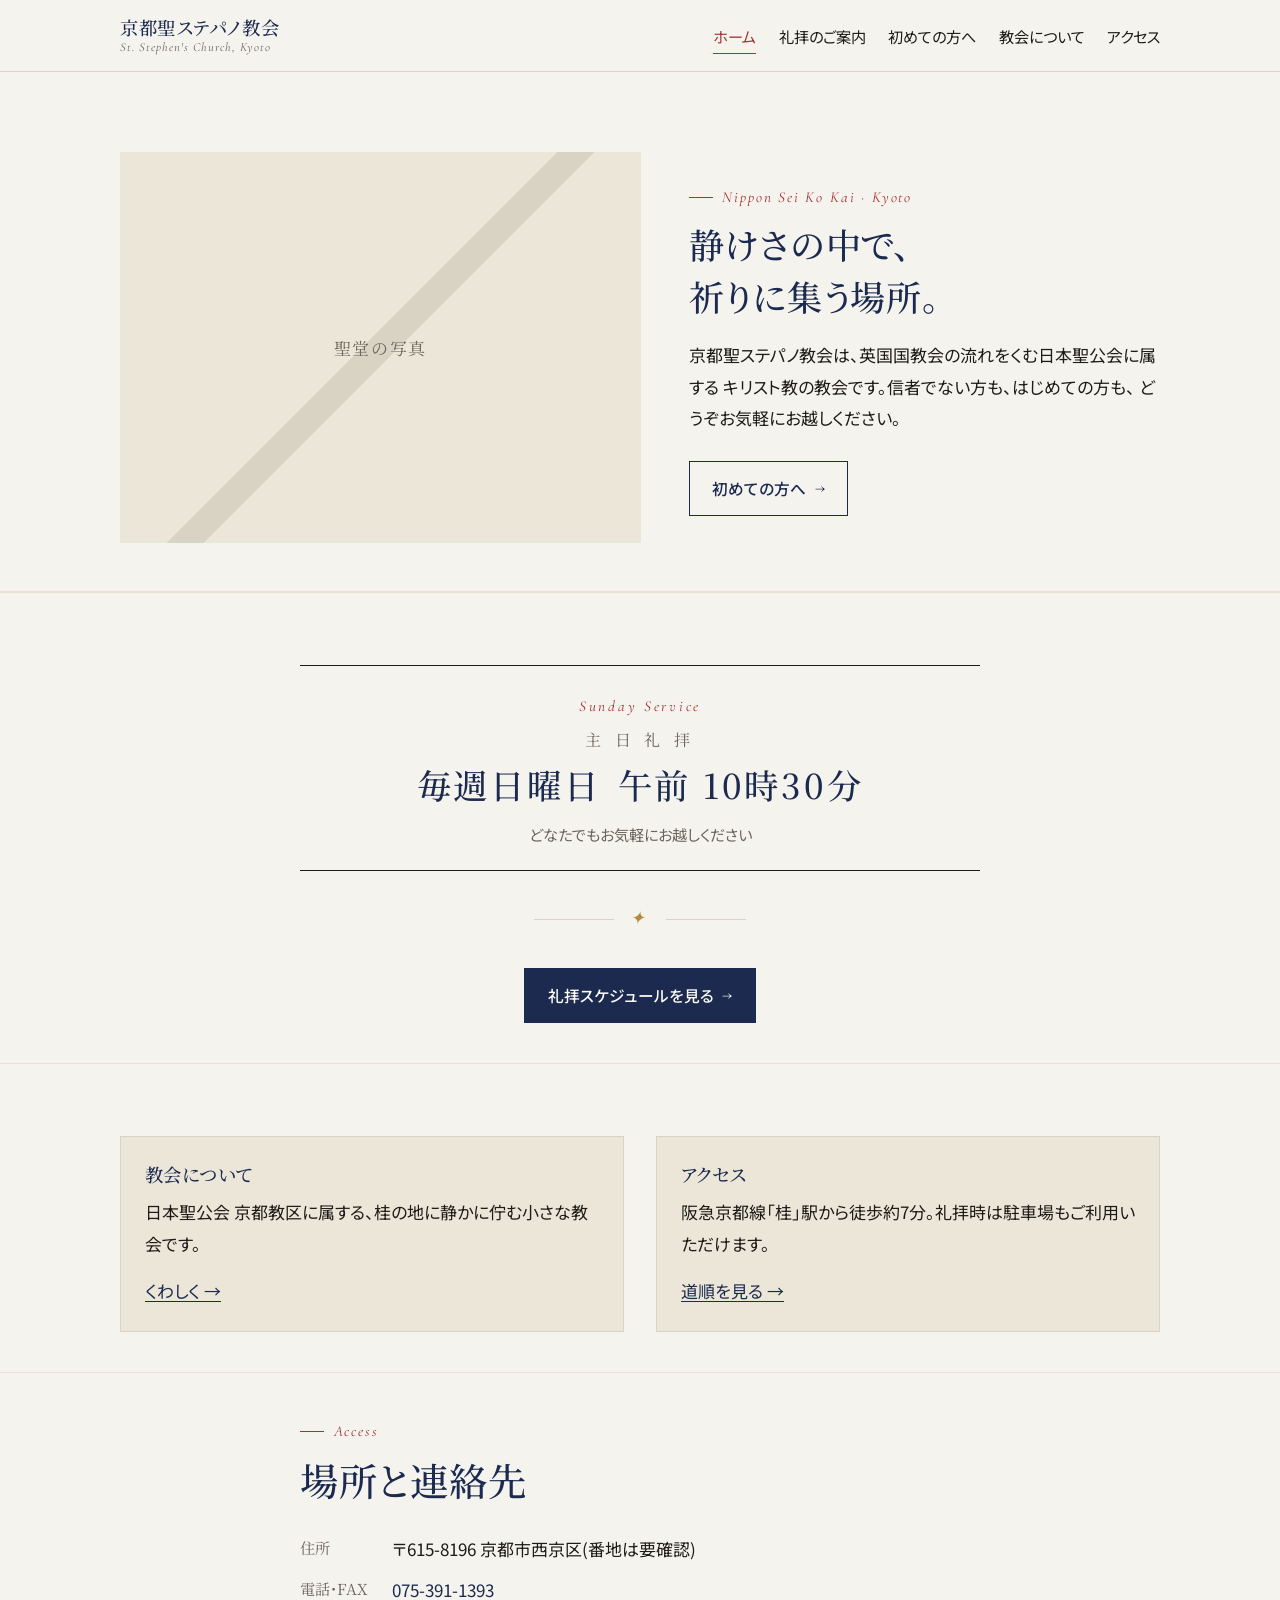
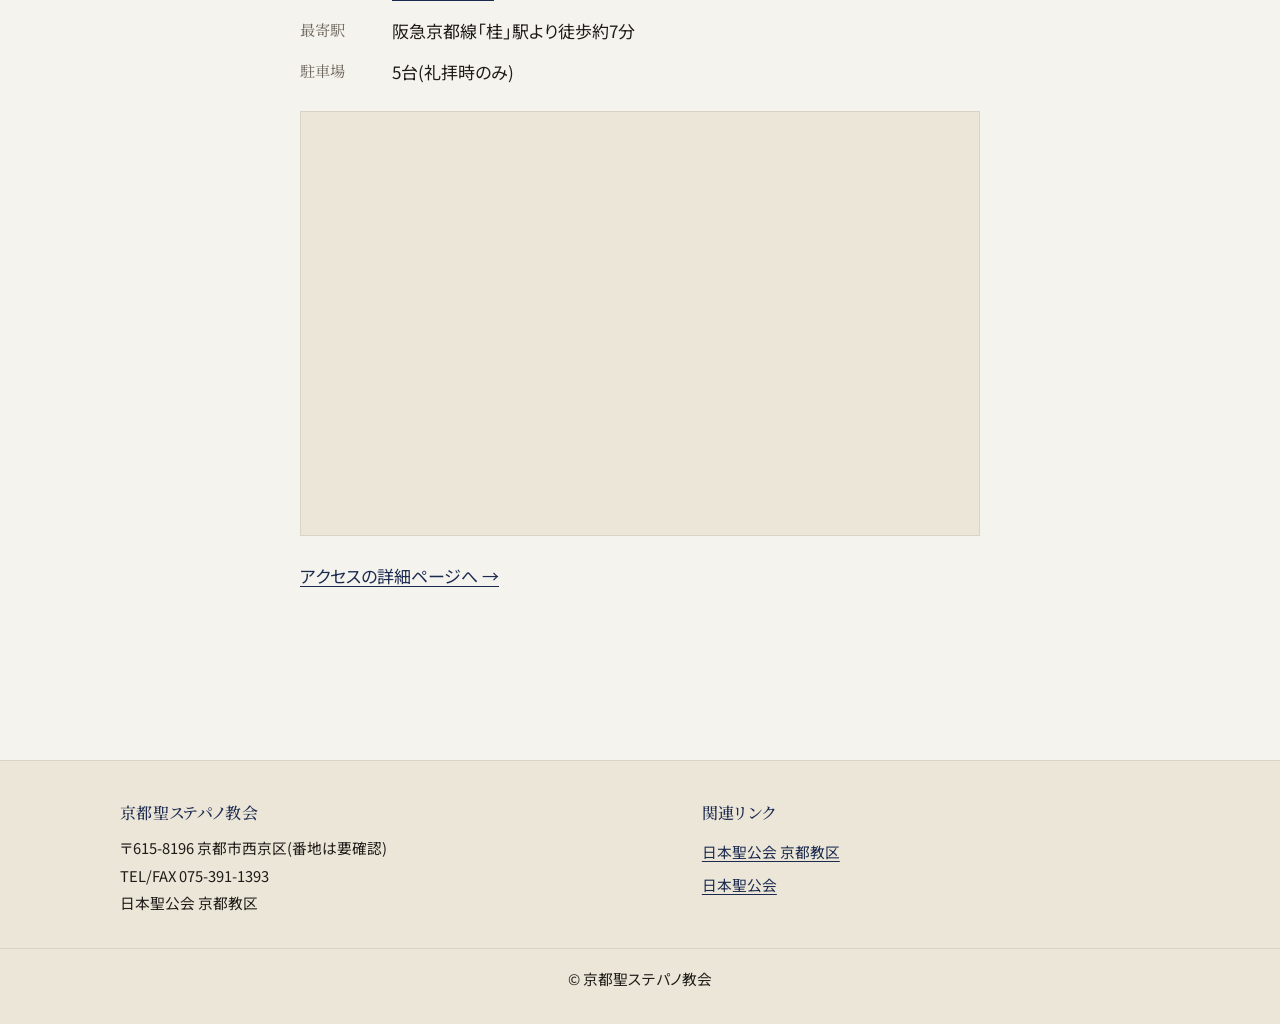
==== index.html @ a4efcae7 "Add files via upload" ====
<!doctype html>
<html lang="ja">
<head>
<meta charset="utf-8">
<meta name="viewport" content="width=device-width, initial-scale=1">
<title>京都聖ステパノ教会</title>
<meta name="description" content="日本聖公会 京都教区 京都聖ステパノ教会のご案内。毎週日曜日 午前10時30分より主日礼拝を行っています。どなたでもお気軽にお越しください。">

<link rel="preconnect" href="https://fonts.googleapis.com">
<link rel="preconnect" href="https://fonts.gstatic.com" crossorigin>
<link href="https://fonts.googleapis.com/css2?family=Cormorant+Garamond:ital,wght@0,400;0,500;1,400;1,500&family=Noto+Sans+JP:wght@400;500&family=Noto+Serif+JP:wght@400;500;600&display=swap" rel="stylesheet">

<link rel="stylesheet" href="css/style.css">
</head>
<body>

<!-- ==================== HEADER (全ページ共通) ==================== -->
<header class="site-header">
  <div class="site-header__inner">
    <a href="index.html" class="site-logo" aria-label="京都聖ステパノ教会 ホーム">
      <span class="site-logo__jp">京都聖ステパノ教会</span>
      <span class="site-logo__en">St. Stephen's Church, Kyoto</span>
    </a>
    <nav class="site-nav" aria-label="サイトナビゲーション">
      <ul>
        <li><a href="index.html" aria-current="page">ホーム</a></li>
        <li><a href="worship.html">礼拝のご案内</a></li>
        <li><a href="welcome.html">初めての方へ</a></li>
        <li><a href="about.html">教会について</a></li>
        <li><a href="access.html">アクセス</a></li>
      </ul>
    </nav>
  </div>
</header>

<main>

  <!-- ==================== HERO ==================== -->
  <section class="hero">
    <div class="container">
      <div class="hero__grid">

        <figure class="hero__figure" aria-hidden="true">
          <!-- 写真差し替え時: 下の <div class="placeholder"> を削除し、
               <img src="img/exterior.jpg" alt="京都聖ステパノ教会 聖堂外観"> を入れてください -->
          <div class="placeholder">聖堂の写真</div>
        </figure>

        <div class="hero__text">
          <span class="eyebrow">Nippon Sei Ko Kai · Kyoto</span>
          <h1 class="hero__title">静けさの中で、<br>祈りに集う場所。</h1>
          <p class="hero__body">
            京都聖ステパノ教会は、英国国教会の流れをくむ日本聖公会に属する
            キリスト教の教会です。信者でない方も、はじめての方も、
            どうぞお気軽にお越しください。
          </p>
          <p>
            <a class="btn btn--ghost" href="welcome.html">初めての方へ</a>
          </p>
        </div>

      </div>
    </div>
  </section>

  <!-- ==================== SERVICE TIME (署名的意匠) ==================== -->
  <section>
    <div class="container narrow">
      <div class="service-time">
        <div class="service-time__kicker">Sunday Service</div>
        <div class="service-time__label">主 日 礼 拝</div>
        <div class="service-time__main">
          <span class="day">毎週日曜日</span><span class="hour">午前 10時30分</span>
        </div>
        <p class="service-time__note">どなたでもお気軽にお越しください</p>
      </div>

      <div class="ornament" aria-hidden="true">
        <span class="ornament__mark">✦</span>
      </div>

      <p class="text-center">
        <a class="btn" href="worship.html">礼拝スケジュールを見る</a>
      </p>
    </div>
  </section>

  <!-- ==================== SUMMARY BLOCKS ==================== -->
  <section>
    <div class="container">
      <div class="summary">

        <div class="summary__item">
          <h3>教会について</h3>
          <p>日本聖公会 京都教区に属する、桂の地に静かに佇む小さな教会です。</p>
          <a href="about.html">くわしく →</a>
        </div>

        <div class="summary__item">
          <h3>アクセス</h3>
          <p>阪急京都線「桂」駅から徒歩約7分。礼拝時は駐車場もご利用いただけます。</p>
          <a href="access.html">道順を見る →</a>
        </div>

      </div>
    </div>
  </section>

  <!-- ==================== ACCESS SUMMARY ==================== -->
  <section>
    <div class="container narrow">
      <span class="eyebrow">Access</span>
      <h2 class="page-title">場所と連絡先</h2>

      <dl class="info-list">
        <dt>住所</dt>
        <dd>〒615-8196 京都市西京区(番地は要確認)</dd>
        <dt>電話・FAX</dt>
        <dd><a href="tel:0753911393">075-391-1393</a></dd>
        <dt>最寄駅</dt>
        <dd>阪急京都線「桂」駅より徒歩約7分</dd>
        <dt>駐車場</dt>
        <dd>5台(礼拝時のみ)</dd>
      </dl>

      <!-- ▼ Google マップ埋め込み(小型) ▼
           Google マップ → 共有 → 地図を埋め込む で取得した iframe の src をここに貼り替えてください -->
      <div class="map" style="aspect-ratio: 16/10;">
        <iframe
          src="about:blank"
          title="京都聖ステパノ教会 地図"
          loading="lazy"
          referrerpolicy="no-referrer-when-downgrade"
          allowfullscreen></iframe>
      </div>

      <p><a href="access.html">アクセスの詳細ページへ →</a></p>
    </div>
  </section>

</main>

<!-- ==================== FOOTER (全ページ共通) ==================== -->
<footer class="site-footer">
  <div class="site-footer__inner">
    <div>
      <h4>京都聖ステパノ教会</h4>
      <p>
        〒615-8196 京都市西京区(番地は要確認)<br>
        TEL/FAX 075-391-1393<br>
        日本聖公会 京都教区
      </p>
    </div>
    <div>
      <h4>関連リンク</h4>
      <ul>
        <li><a href="https://www.nskk.org/kyoto/" target="_blank" rel="noopener">日本聖公会 京都教区</a></li>
        <li><a href="https://www.nskk.org/" target="_blank" rel="noopener">日本聖公会</a></li>
      </ul>
    </div>
  </div>
  <p class="site-footer__copy">© 京都聖ステパノ教会</p>
</footer>

</body>
</html>
---- css/style.css ----
@charset "UTF-8";

/* ========================================================================
   京都聖ステパノ教会 サイト共通スタイル
   ------------------------------------------------------------------------
   - JavaScript を使わない素の HTML/CSS 構成
   - モバイル優先のレスポンシブ
   - 変更は基本的にこの1ファイルのみで完結
   ======================================================================== */

/* -------------------- Design tokens -------------------- */
:root {
  /* Palette */
  --bg:        #F4F3EE;   /* 生成り(和紙) */
  --bg-alt:    #EBE6D8;   /* 少し濃い生成り(セクション地) */
  --ink:       #1E1B18;   /* 墨に近い黒 */
  --ink-mute:  #6D655B;   /* 補助テキスト */
  --indigo:    #1B2A4E;   /* 藍(見出し・リンク) */
  --burgundy:  #A83232;   /* 臙脂(アクセント) */
  --gold:      #B18A45;   /* 古金(小さな装飾のみ) */
  --line:      #D9D3C4;   /* 罫線 */
  --line-soft: #E6E1D3;

  /* Typography */
  --font-serif: "Noto Serif JP", "Hiragino Mincho ProN", "游明朝", serif;
  --font-sans:  "Noto Sans JP",  "Hiragino Sans", "游ゴシック", sans-serif;
  --font-latin: "Cormorant Garamond", "Noto Serif JP", serif;

  /* Layout */
  --page-max:    1080px;
  --content-max: 720px;
  --gutter:      1.25rem;

  /* Motion */
  --ease: cubic-bezier(.2, .7, .2, 1);
}

/* -------------------- Reset -------------------- */
*, *::before, *::after { box-sizing: border-box; }
html { -webkit-text-size-adjust: 100%; }
body,
h1, h2, h3, h4, p, ul, ol, dl, dd, figure { margin: 0; }
ul, ol { padding: 0; list-style: none; }
img, iframe { max-width: 100%; display: block; }
img { height: auto; }
a  { color: var(--indigo); text-decoration: underline; text-underline-offset: .18em; }
a:hover { color: var(--burgundy); }

/* -------------------- Base -------------------- */
html { scroll-behavior: smooth; }
body {
  font-family: var(--font-sans);
  font-size: 17px;
  line-height: 1.85;
  color: var(--ink);
  background: var(--bg);
  font-feature-settings: "palt";
  -webkit-font-smoothing: antialiased;
}

/* Focus */
:focus-visible {
  outline: 2px solid var(--burgundy);
  outline-offset: 3px;
  border-radius: 2px;
}

/* Reduced motion */
@media (prefers-reduced-motion: reduce) {
  html { scroll-behavior: auto; }
  *, *::before, *::after {
    animation-duration: 0.01ms !important;
    transition-duration: 0.01ms !important;
  }
}

/* -------------------- Typography -------------------- */
h1, h2, h3, h4 {
  font-family: var(--font-serif);
  font-weight: 500;
  color: var(--indigo);
  letter-spacing: .02em;
  line-height: 1.5;
}

.eyebrow {
  font-family: var(--font-latin);
  font-style: italic;
  font-size: .95rem;
  letter-spacing: .12em;
  color: var(--burgundy);
  text-transform: none;
  display: inline-block;
  margin-bottom: .4rem;
}

.eyebrow::before {
  content: "";
  display: inline-block;
  width: 1.5rem;
  height: 1px;
  background: var(--burgundy);
  vertical-align: middle;
  margin-right: .6rem;
  margin-bottom: .18em;
}

.page-title {
  font-size: clamp(1.7rem, 2.4vw + 1rem, 2.4rem);
  margin: 0 0 .5rem;
}

.page-lead {
  color: var(--ink-mute);
  font-size: 1.02rem;
  margin: 0 0 2.5rem;
  max-width: 40em;
}

/* -------------------- Layout containers -------------------- */
.container {
  width: 100%;
  max-width: var(--page-max);
  margin: 0 auto;
  padding: 0 var(--gutter);
}

.narrow {
  max-width: var(--content-max);
  margin: 0 auto;
}

main {
  padding: 2.5rem 0 4rem;
}

/* Section */
section { padding: 2.5rem 0; }
section + section { border-top: 1px solid var(--line-soft); }

/* -------------------- Site header -------------------- */
.site-header {
  background: var(--bg);
  border-bottom: 1px solid var(--line);
  position: sticky;
  top: 0;
  z-index: 20;
}

.site-header__inner {
  display: flex;
  align-items: center;
  justify-content: space-between;
  gap: 1.5rem;
  padding: 1rem var(--gutter);
  max-width: var(--page-max);
  margin: 0 auto;
  flex-wrap: wrap;
}

.site-logo {
  text-decoration: none;
  color: var(--ink);
  display: flex;
  flex-direction: column;
  line-height: 1.2;
}
.site-logo__jp {
  font-family: var(--font-serif);
  font-size: 1.15rem;
  font-weight: 500;
  color: var(--indigo);
  letter-spacing: .04em;
}
.site-logo__en {
  font-family: var(--font-latin);
  font-style: italic;
  font-size: .78rem;
  color: var(--ink-mute);
  letter-spacing: .08em;
  margin-top: .15rem;
}

/* Nav */
.site-nav ul {
  display: flex;
  flex-wrap: wrap;
  gap: .25rem 1.4rem;
  align-items: center;
}
.site-nav a {
  text-decoration: none;
  color: var(--ink);
  font-size: .95rem;
  padding: .35rem 0;
  border-bottom: 1px solid transparent;
  transition: color .2s var(--ease), border-color .2s var(--ease);
}
.site-nav a:hover,
.site-nav a[aria-current="page"] {
  color: var(--burgundy);
  border-bottom-color: var(--burgundy);
}

@media (max-width: 640px) {
  .site-header__inner { gap: .75rem; }
  .site-nav { width: 100%; }
  .site-nav ul {
    justify-content: flex-start;
    gap: .25rem 1.1rem;
    padding-top: .25rem;
    border-top: 1px solid var(--line-soft);
  }
  .site-nav a { font-size: .92rem; }
}

/* -------------------- Hero (top page) -------------------- */
.hero {
  padding: 2.5rem 0 3rem;
  border-bottom: 1px solid var(--line-soft);
}

.hero__grid {
  display: grid;
  grid-template-columns: 1fr;
  gap: 2rem;
  align-items: center;
}

@media (min-width: 860px) {
  .hero__grid {
    grid-template-columns: 1.05fr .95fr;
    gap: 3rem;
  }
}

.hero__figure {
  position: relative;
  aspect-ratio: 4 / 3;
  background: var(--bg-alt);
  overflow: hidden;
}
.hero__figure img {
  width: 100%;
  height: 100%;
  object-fit: cover;
}
/* 写真差し替え前のプレースホルダ */
.hero__figure:empty::after,
.hero__figure .placeholder {
  content: "聖堂の写真をここに掲載";
  display: grid;
  place-items: center;
  width: 100%; height: 100%;
  color: var(--ink-mute);
  font-family: var(--font-serif);
  letter-spacing: .1em;
  background:
    linear-gradient(135deg, transparent 48%, var(--line) 48% 52%, transparent 52%),
    var(--bg-alt);
}

.hero__title {
  font-size: clamp(1.6rem, 2vw + 1rem, 2.2rem);
  margin-bottom: 1rem;
}

.hero__body {
  color: var(--ink);
  margin-bottom: 1.75rem;
  max-width: 32em;
}

/* -------------------- Service Time Signature -------------------- */
/* 「毎週日曜日 午前10時30分」を紙面の中心に据える意匠 */
.service-time {
  border-top: 1px solid var(--ink);
  border-bottom: 1px solid var(--ink);
  padding: 1.6rem 0 1.4rem;
  margin: 2rem 0;
  text-align: center;
  background: transparent;
}
.service-time__kicker {
  font-family: var(--font-latin);
  font-style: italic;
  font-size: .95rem;
  letter-spacing: .18em;
  color: var(--burgundy);
  margin-bottom: .3rem;
}
.service-time__label {
  font-family: var(--font-serif);
  font-size: 1rem;
  color: var(--ink-mute);
  letter-spacing: .3em;
  margin-bottom: .4rem;
}
.service-time__main {
  font-family: var(--font-serif);
  font-weight: 500;
  color: var(--indigo);
  font-size: clamp(1.4rem, 3vw + 0.8rem, 2.15rem);
  line-height: 1.35;
  letter-spacing: .08em;
}
.service-time__main .day  { display: inline-block; margin-right: .5em; }
.service-time__main .hour { display: inline-block; }
.service-time__note {
  margin-top: .8rem;
  color: var(--ink-mute);
  font-size: .95rem;
}

/* -------------------- Buttons -------------------- */
.btn {
  display: inline-flex;
  align-items: center;
  gap: .55em;
  padding: .75rem 1.4rem;
  font-family: var(--font-sans);
  font-size: .98rem;
  font-weight: 500;
  text-decoration: none;
  background: var(--indigo);
  color: #FBFAF5;
  border: 1px solid var(--indigo);
  transition: background .2s var(--ease), color .2s var(--ease);
}
.btn:hover { background: var(--burgundy); border-color: var(--burgundy); color: #FBFAF5; }

.btn--ghost {
  background: transparent;
  color: var(--indigo);
}
.btn--ghost:hover { background: var(--indigo); color: #FBFAF5; }

.btn::after {
  content: "→";
  font-family: var(--font-latin);
}

/* -------------------- Cards / summary blocks -------------------- */
.summary {
  display: grid;
  grid-template-columns: 1fr;
  gap: 1.5rem;
  margin-top: 2rem;
}
@media (min-width: 720px) {
  .summary { grid-template-columns: 1fr 1fr; gap: 2rem; }
}

.summary__item {
  padding: 1.5rem;
  background: var(--bg-alt);
  border: 1px solid var(--line);
}
.summary__item h3 {
  font-size: 1.15rem;
  margin-bottom: .5rem;
  color: var(--indigo);
}
.summary__item p { color: var(--ink); margin-bottom: 1rem; }

/* -------------------- Definition list (info table) -------------------- */
.info-list {
  display: grid;
  grid-template-columns: max-content 1fr;
  gap: .6rem 1.5rem;
  margin: 1.5rem 0;
}
.info-list dt {
  font-family: var(--font-serif);
  color: var(--ink-mute);
  font-size: .95rem;
  padding-top: .05em;
  white-space: nowrap;
}
.info-list dd {
  color: var(--ink);
}

@media (max-width: 520px) {
  .info-list { grid-template-columns: 1fr; gap: .1rem 0; }
  .info-list dt { padding-top: .8rem; }
  .info-list dt:first-child { padding-top: 0; }
}

/* -------------------- Q & A -------------------- */
.qa { margin-top: 1.5rem; }
.qa__item {
  padding: 1.4rem 0;
  border-top: 1px solid var(--line-soft);
}
.qa__item:last-child { border-bottom: 1px solid var(--line-soft); }
.qa__q {
  font-family: var(--font-serif);
  font-size: 1.1rem;
  color: var(--indigo);
  display: flex;
  gap: .8rem;
  margin-bottom: .5rem;
}
.qa__q::before {
  content: "Q.";
  font-family: var(--font-latin);
  font-style: italic;
  color: var(--burgundy);
  font-size: 1.15rem;
  flex-shrink: 0;
}
.qa__a {
  display: flex;
  gap: .8rem;
  color: var(--ink);
}
.qa__a::before {
  content: "A.";
  font-family: var(--font-latin);
  font-style: italic;
  color: var(--ink-mute);
  font-size: 1.05rem;
  flex-shrink: 0;
}

/* -------------------- Steps (order of service, first visit flow) -------------------- */
.steps {
  counter-reset: step;
  margin: 1.5rem 0;
}
.steps__item {
  position: relative;
  padding: 1rem 0 1rem 3rem;
  border-top: 1px solid var(--line-soft);
  counter-increment: step;
}
.steps__item:last-child { border-bottom: 1px solid var(--line-soft); }
.steps__item::before {
  content: counter(step, decimal-leading-zero);
  position: absolute;
  left: 0; top: 1.05rem;
  font-family: var(--font-latin);
  font-style: italic;
  color: var(--burgundy);
  font-size: 1rem;
  letter-spacing: .05em;
}
.steps__item h4 {
  font-size: 1.05rem;
  margin-bottom: .3rem;
}
.steps__item p { color: var(--ink-mute); margin: 0; }

/* -------------------- Calendar embed -------------------- */
.calendar {
  margin: 1.5rem 0 2rem;
}
.calendar__frame {
  width: 100%;
  border: 1px solid var(--line);
  background: #fff;
  aspect-ratio: 4 / 3;
}
@media (min-width: 720px) {
  .calendar__frame { aspect-ratio: 16 / 10; }
}
.calendar__frame iframe {
  width: 100%;
  height: 100%;
  border: 0;
}
.cal-pc { display: none; }
.cal-sp { display: block; }
@media (min-width: 720px) {
  .cal-pc { display: block; }
  .cal-sp { display: none; }
}
.calendar__actions {
  display: flex;
  flex-wrap: wrap;
  gap: .8rem 1.2rem;
  align-items: center;
  margin-top: 1rem;
}
.calendar__note {
  color: var(--ink-mute);
  font-size: .92rem;
  margin-top: .8rem;
}

/* -------------------- Map -------------------- */
.map {
  width: 100%;
  aspect-ratio: 4 / 3;
  border: 1px solid var(--line);
  background: var(--bg-alt);
  margin: 1.5rem 0;
}
@media (min-width: 720px) {
  .map { aspect-ratio: 16 / 9; }
}
.map iframe { width: 100%; height: 100%; border: 0; }

.map-actions {
  display: flex;
  flex-wrap: wrap;
  gap: .8rem 1rem;
  margin-top: 1rem;
}

/* -------------------- Gallery -------------------- */
.gallery {
  display: grid;
  grid-template-columns: repeat(2, 1fr);
  gap: .6rem;
  margin: 1.5rem 0;
}
@media (min-width: 720px) {
  .gallery { grid-template-columns: repeat(3, 1fr); gap: .8rem; }
}
.gallery figure { margin: 0; }
.gallery__img {
  aspect-ratio: 4 / 3;
  background: var(--bg-alt);
  overflow: hidden;
  position: relative;
}
.gallery__img img { width: 100%; height: 100%; object-fit: cover; }
.gallery__img.is-placeholder::after {
  content: attr(data-label);
  position: absolute;
  inset: 0;
  display: grid;
  place-items: center;
  color: var(--ink-mute);
  font-family: var(--font-serif);
  font-size: .92rem;
  letter-spacing: .1em;
  background:
    linear-gradient(135deg, transparent 48%, var(--line) 48% 52%, transparent 52%),
    var(--bg-alt);
}
.gallery figcaption {
  font-size: .82rem;
  color: var(--ink-mute);
  margin-top: .35rem;
  text-align: center;
}

/* -------------------- Ornament -------------------- */
.ornament {
  display: flex;
  align-items: center;
  justify-content: center;
  gap: 1rem;
  margin: 2rem 0;
  color: var(--gold);
}
.ornament::before,
.ornament::after {
  content: "";
  flex: 1;
  max-width: 5rem;
  height: 1px;
  background: var(--line);
}
.ornament__mark {
  font-family: var(--font-latin);
  font-style: italic;
  font-size: 1.1rem;
  letter-spacing: .3em;
  color: var(--gold);
}

/* -------------------- Footer -------------------- */
.site-footer {
  background: var(--bg-alt);
  border-top: 1px solid var(--line);
  padding: 2.5rem 0 2rem;
  margin-top: 4rem;
}
.site-footer__inner {
  max-width: var(--page-max);
  margin: 0 auto;
  padding: 0 var(--gutter);
  display: grid;
  gap: 2rem;
}
@media (min-width: 720px) {
  .site-footer__inner {
    grid-template-columns: 1.2fr 1fr;
    align-items: start;
  }
}
.site-footer h4 {
  font-size: 1rem;
  margin-bottom: .6rem;
  color: var(--indigo);
}
.site-footer p,
.site-footer li {
  font-size: .92rem;
  color: var(--ink);
}
.site-footer ul li { padding: .2rem 0; }
.site-footer__copy {
  margin-top: 2rem;
  padding-top: 1rem;
  border-top: 1px solid var(--line);
  font-size: .82rem;
  color: var(--ink-mute);
  text-align: center;
}

/* -------------------- Utilities -------------------- */
.sr-only {
  position: absolute; width: 1px; height: 1px; padding: 0;
  overflow: hidden; clip: rect(0,0,0,0); white-space: nowrap; border: 0;
}
.text-center { text-align: center; }
.mt-lg { margin-top: 2.5rem; }
.mb-lg { margin-bottom: 2.5rem; }
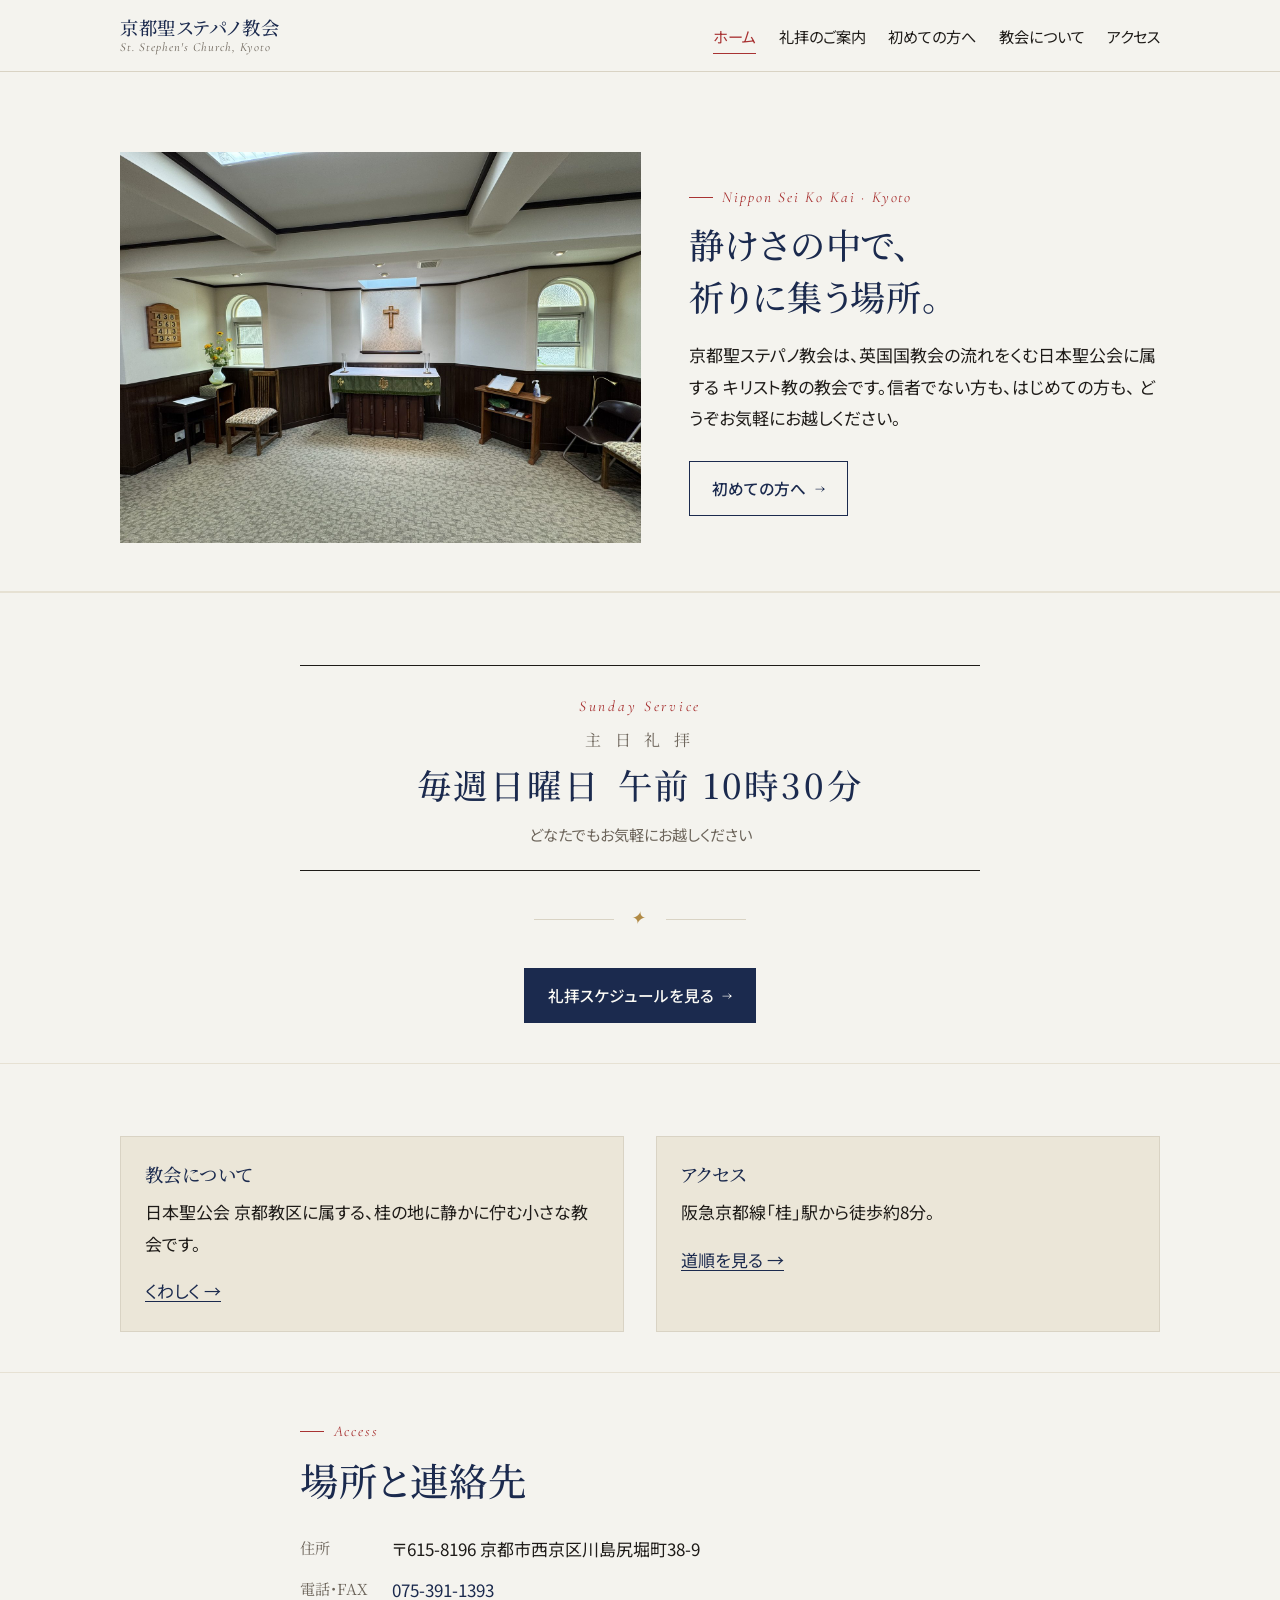
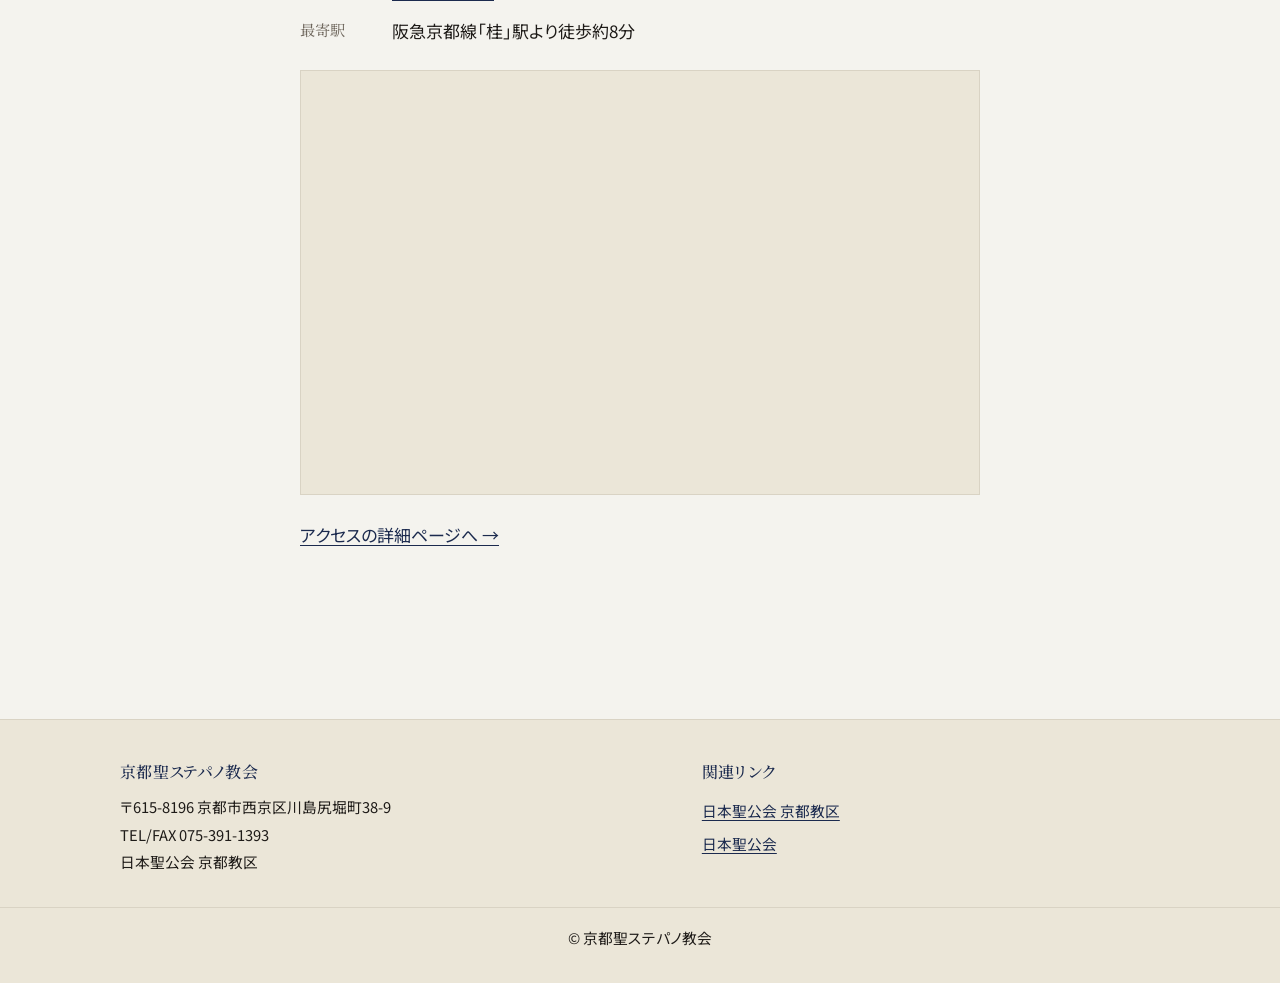
==== commit 7807a4f1: "Add files via upload" ====
--- a/index.html
+++ b/index.html
@@ -40,10 +40,8 @@
     <div class="container">
       <div class="hero__grid">
 
-        <figure class="hero__figure" aria-hidden="true">
-          <!-- 写真差し替え時: 下の <div class="placeholder"> を削除し、
-               <img src="img/exterior.jpg" alt="京都聖ステパノ教会 聖堂外観"> を入れてください -->
-          <div class="placeholder">聖堂の写真</div>
+        <figure class="hero__figure">
+          <img src="img/interior-altar.jpg" alt="京都聖ステパノ教会 外観" width="1600" height="1200">
         </figure>
 
         <div class="hero__text">
@@ -98,7 +96,7 @@
 
         <div class="summary__item">
           <h3>アクセス</h3>
-          <p>阪急京都線「桂」駅から徒歩約7分。礼拝時は駐車場もご利用いただけます。</p>
+          <p>阪急京都線「桂」駅から徒歩約8分。</p>
           <a href="access.html">道順を見る →</a>
         </div>
 
@@ -114,20 +112,21 @@
 
       <dl class="info-list">
         <dt>住所</dt>
-        <dd>〒615-8196 京都市西京区(番地は要確認)</dd>
+        <dd>〒615-8196 京都市西京区川島尻堀町38-9</dd>
         <dt>電話・FAX</dt>
         <dd><a href="tel:0753911393">075-391-1393</a></dd>
         <dt>最寄駅</dt>
-        <dd>阪急京都線「桂」駅より徒歩約7分</dd>
-        <dt>駐車場</dt>
-        <dd>5台(礼拝時のみ)</dd>
+        <dd>阪急京都線「桂」駅より徒歩約8分</dd>
+        <!--<dt>駐車場</dt>
+        <dd>5台(礼拝時のみ)</dd>-->
       </dl>
 
       <!-- ▼ Google マップ埋め込み(小型) ▼
-           Google マップ → 共有 → 地図を埋め込む で取得した iframe の src をここに貼り替えてください -->
+           Google マップ → 共有 → 地図を埋め込む で取得した iframe の src をここに貼り替えてください
+           <iframe src="https://www.google.com/maps/embed?pb=!1m18!1m12!1m3!1d3269.124520128094!2d135.6972228!3d34.9785456!2m3!1f0!2f0!3f0!3m2!1i1024!2i768!4f13.1!3m3!1m2!1s0x600106e878f471ad%3A0xcf0d23509524212f!2z5pel5pys6IGW5YWs5Lya5Lqs6YO96IGW44K544OG44OR44OO5pWZ5Lya!5e0!3m2!1sja!2sjp!4v1784887950196!5m2!1sja!2sjp" width="600" height="450" style="border:0;" allowfullscreen="" loading="lazy" referrerpolicy="strict-origin-when-cross-origin"></iframe> -->
       <div class="map" style="aspect-ratio: 16/10;">
         <iframe
-          src="about:blank"
+          src="https://www.google.com/maps/embed?pb=!1m18!1m12!1m3!1d3269.124520128094!2d135.6972228!3d34.9785456!2m3!1f0!2f0!3f0!3m2!1i1024!2i768!4f13.1!3m3!1m2!1s0x600106e878f471ad%3A0xcf0d23509524212f!2z5pel5pys6IGW5YWs5Lya5Lqs6YO96IGW44K544OG44OR44OO5pWZ5Lya!5e0!3m2!1sja!2sjp!4v1784887950196!5m2!1sja!2sjp"
           title="京都聖ステパノ教会 地図"
           loading="lazy"
           referrerpolicy="no-referrer-when-downgrade"
@@ -146,7 +145,7 @@
     <div>
       <h4>京都聖ステパノ教会</h4>
       <p>
-        〒615-8196 京都市西京区(番地は要確認)<br>
+        〒615-8196 京都市西京区川島尻堀町38-9<br>
         TEL/FAX 075-391-1393<br>
         日本聖公会 京都教区
       </p>
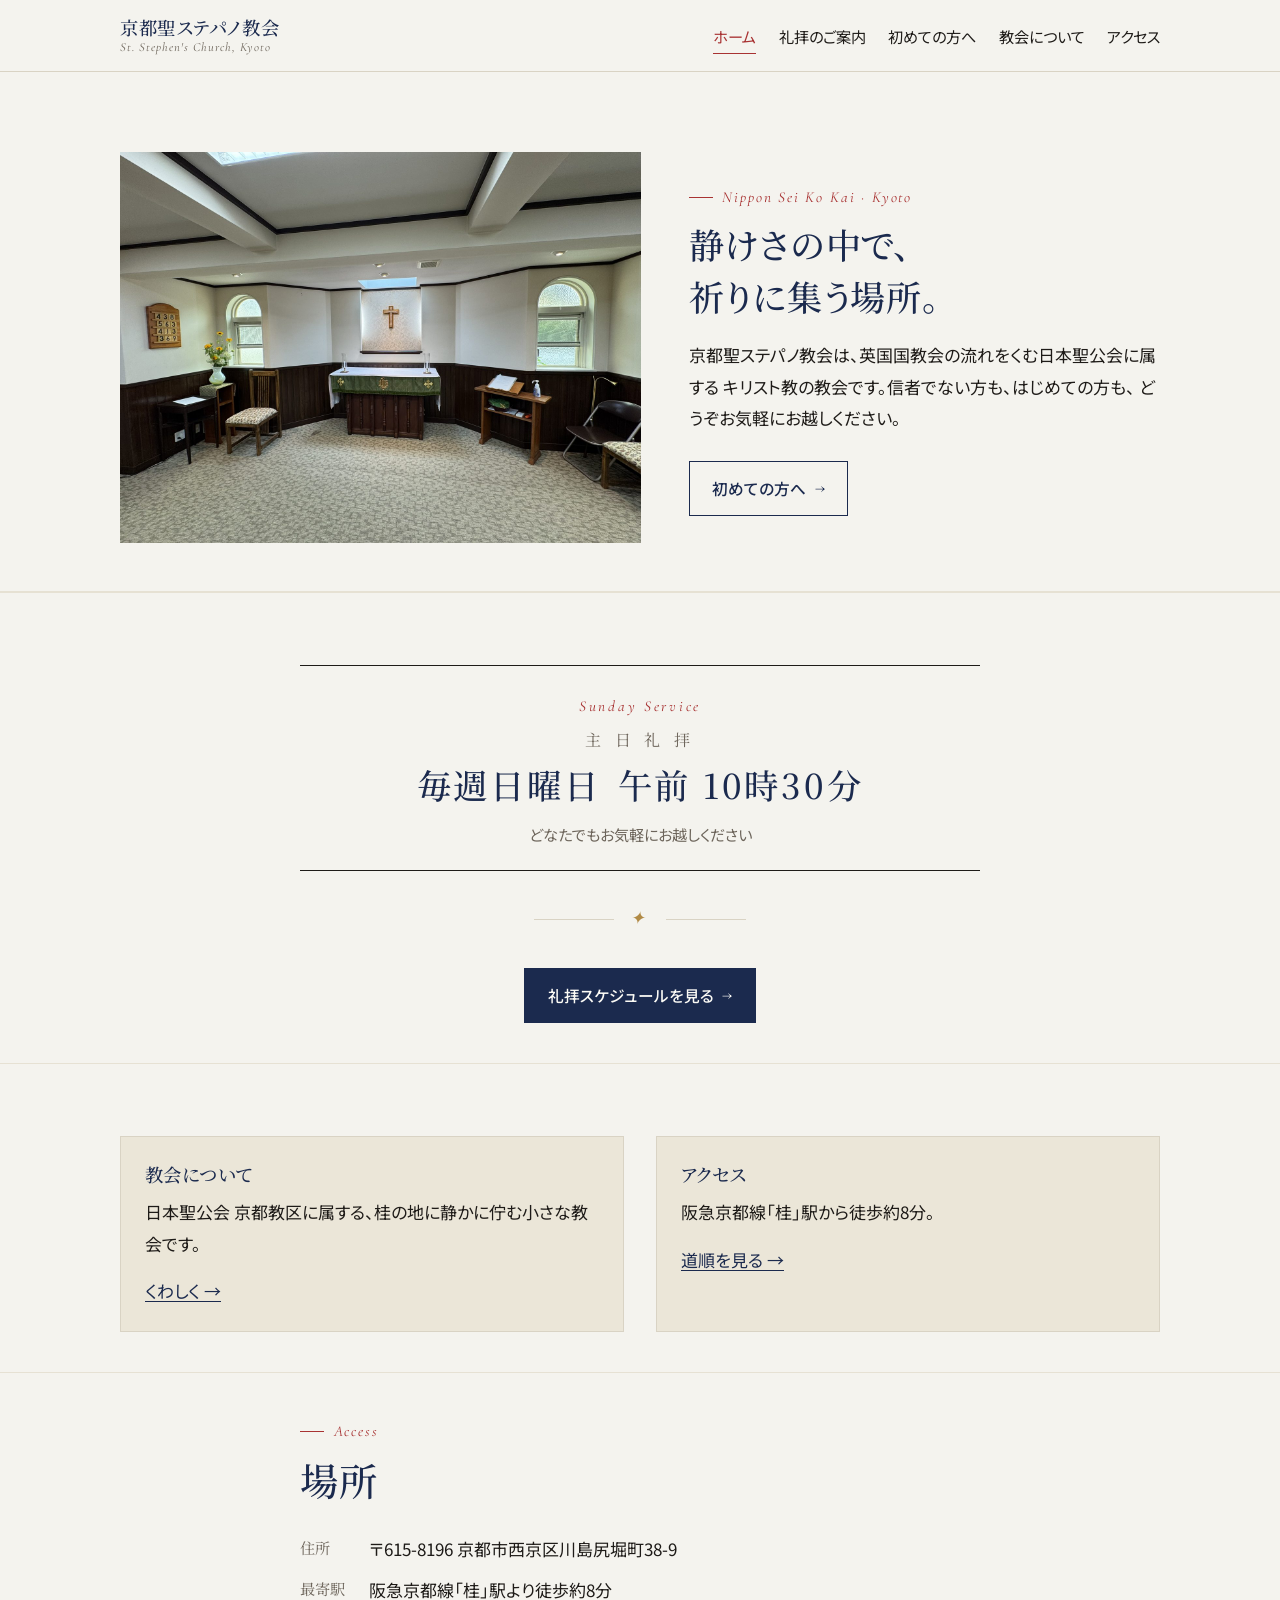
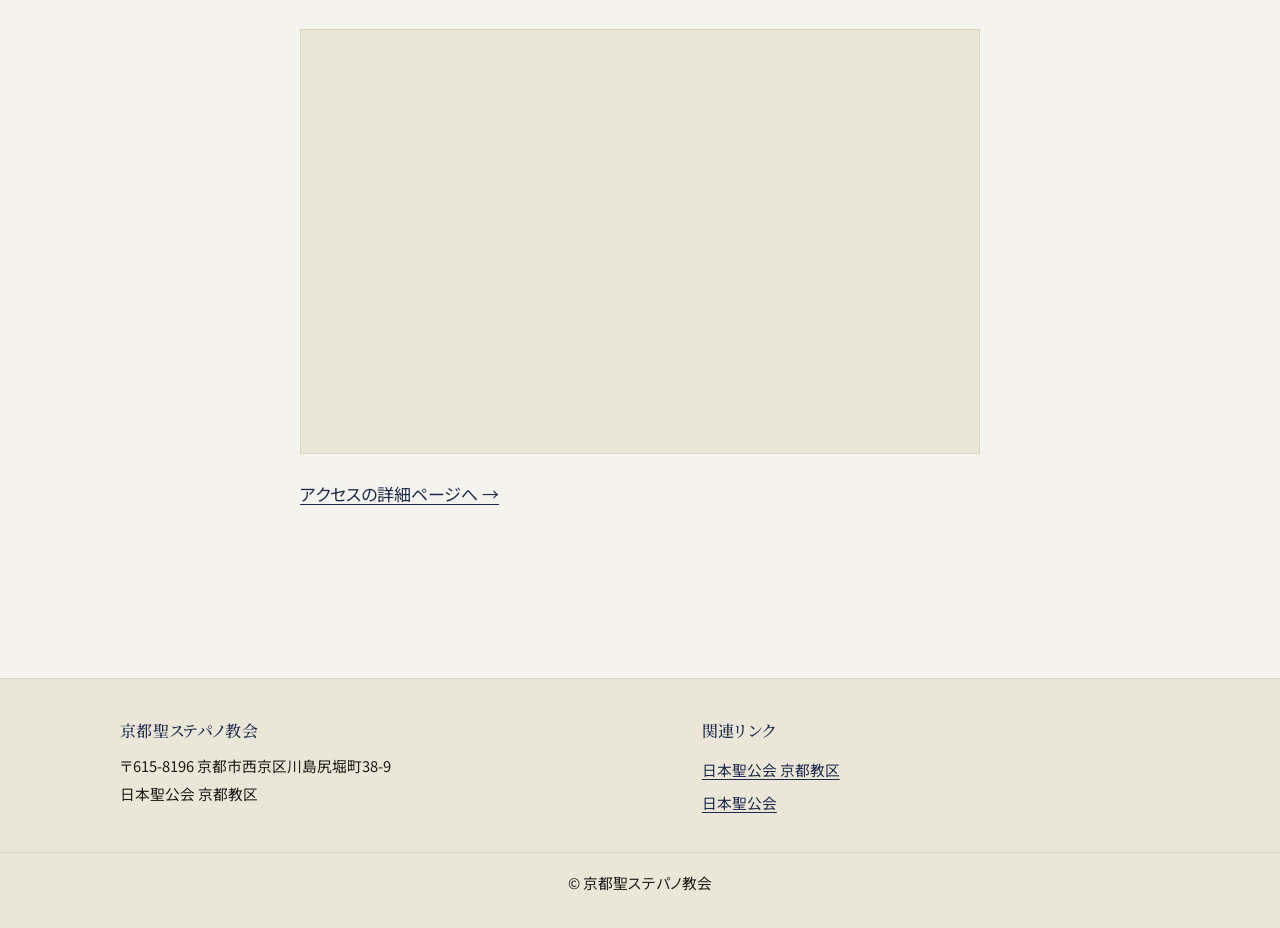
==== commit a48f4e4a: "Update index.html" ====
--- a/index.html
+++ b/index.html
@@ -108,13 +108,11 @@
   <section>
     <div class="container narrow">
       <span class="eyebrow">Access</span>
-      <h2 class="page-title">場所と連絡先</h2>
+      <h2 class="page-title">場所</h2>
 
       <dl class="info-list">
         <dt>住所</dt>
         <dd>〒615-8196 京都市西京区川島尻堀町38-9</dd>
-        <dt>電話・FAX</dt>
-        <dd><a href="tel:0753911393">075-391-1393</a></dd>
         <dt>最寄駅</dt>
         <dd>阪急京都線「桂」駅より徒歩約8分</dd>
         <!--<dt>駐車場</dt>
@@ -146,7 +144,6 @@
       <h4>京都聖ステパノ教会</h4>
       <p>
         〒615-8196 京都市西京区川島尻堀町38-9<br>
-        TEL/FAX 075-391-1393<br>
         日本聖公会 京都教区
       </p>
     </div>
